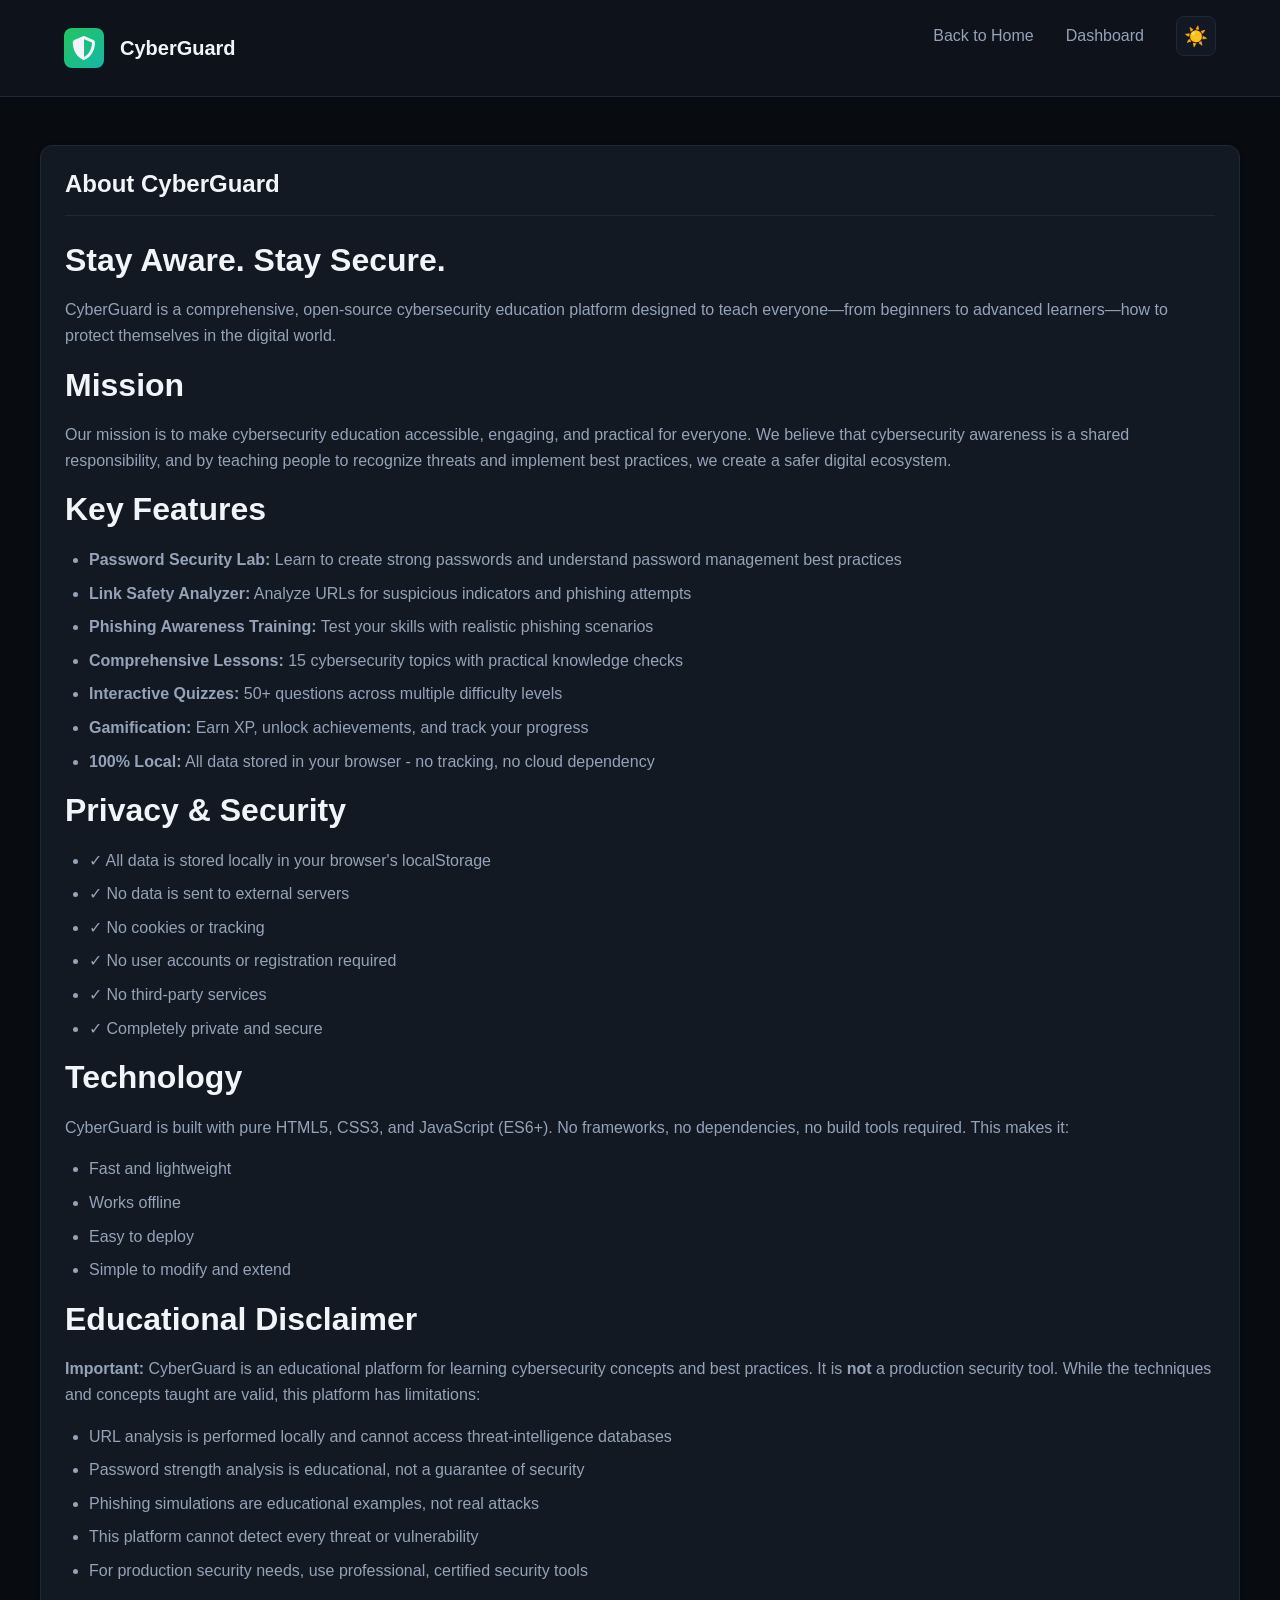
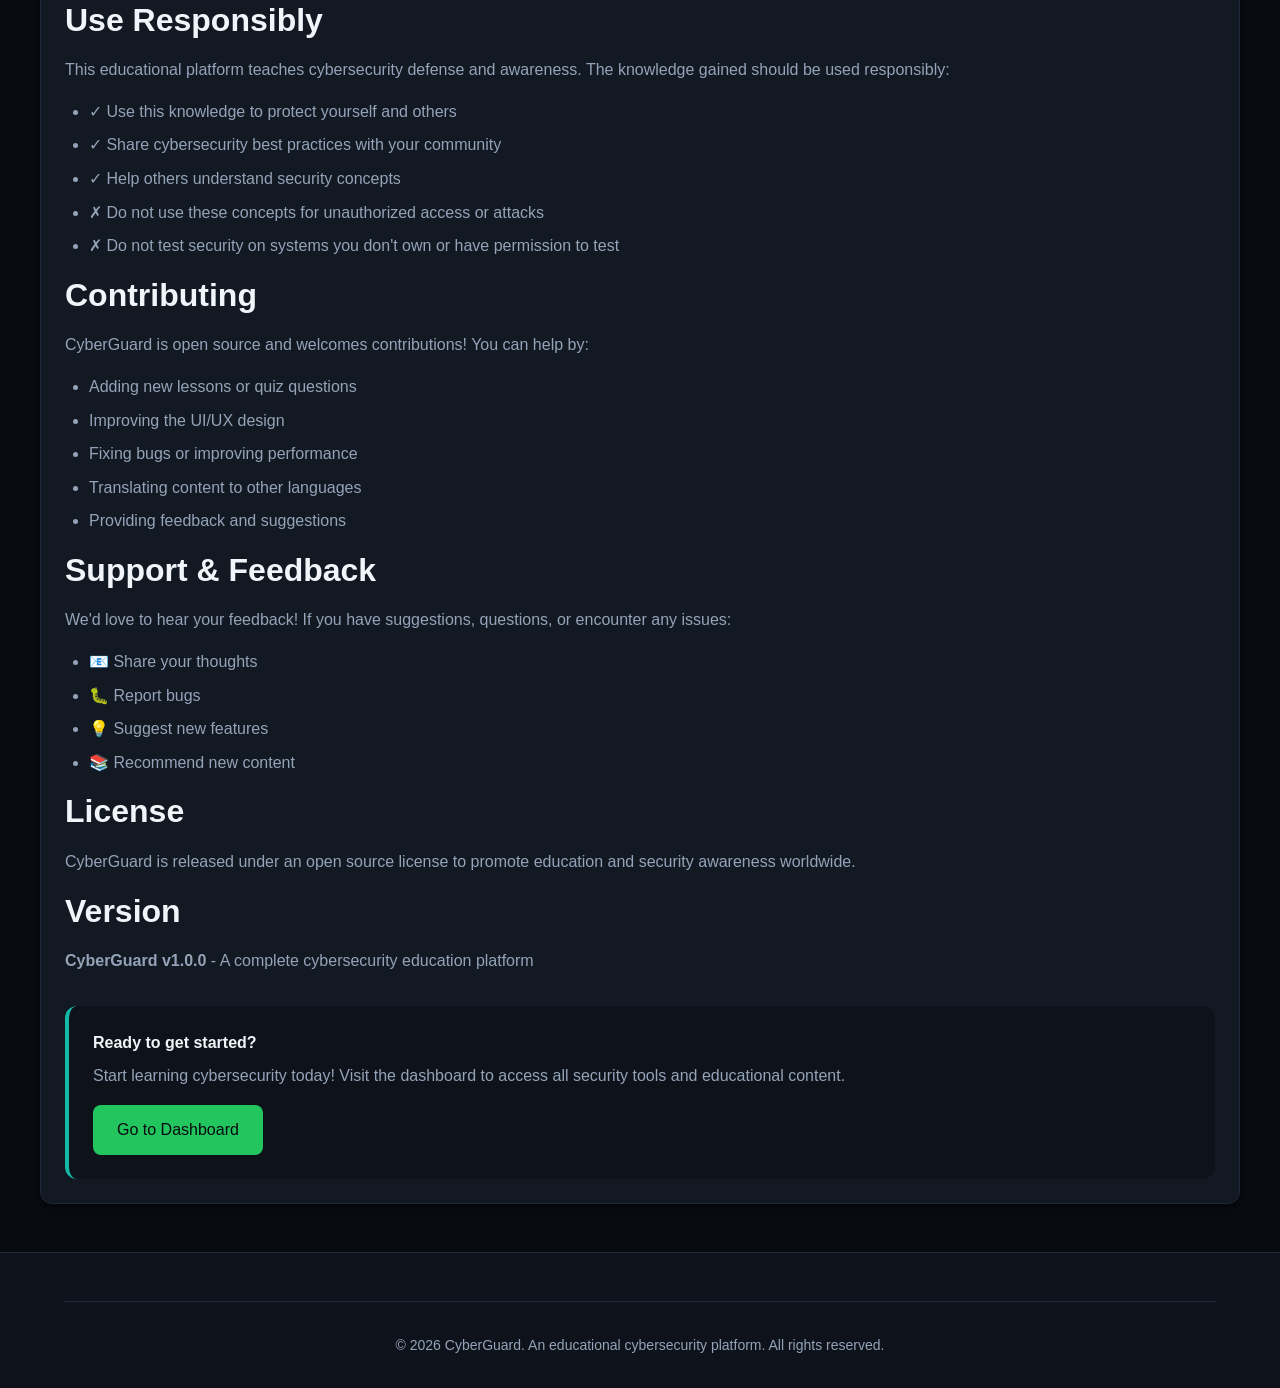
==== about.html @ 89630745 "first commit" ====
<!DOCTYPE html>
<html lang="en">
<head>
  <meta charset="UTF-8">
  <meta name="viewport" content="width=device-width, initial-scale=1.0">
  <title>About - CyberGuard</title>
  <link rel="stylesheet" href="css/style.css">
  <link rel="stylesheet" href="css/layout.css">
  <link rel="stylesheet" href="css/landing.css">
  <link rel="stylesheet" href="https://cdnjs.cloudflare.com/ajax/libs/font-awesome/6.4.0/css/all.min.css">
</head>
<body class="landing-page">
  <nav class="landing-navbar">
    <div class="container navbar-content">
      <div class="navbar-brand">
        <div class="navbar-logo"><i class="fas fa-shield-alt"></i></div>
        <span class="navbar-title">CyberGuard</span>
      </div>
      <ul class="navbar-menu">
        <li><a href="index.html" class="nav-link">Back to Home</a></li>
        <li><a href="dashboard.html" class="nav-link">Dashboard</a></li>
        <li><button id="landing-theme-toggle" class="theme-toggle"><i class="fas fa-moon"></i></button></li>
      </ul>
      <button id="mobile-nav-toggle" class="mobile-nav-toggle"><i class="fas fa-bars"></i></button>
    </div>
  </nav>

  <div class="container" style="padding: 3rem 0;">
    <div class="card">
      <div class="card-header">
        <h1 class="card-title">About CyberGuard</h1>
      </div>

      <h2>Stay Aware. Stay Secure.</h2>
      <p>CyberGuard is a comprehensive, open-source cybersecurity education platform designed to teach everyone—from beginners to advanced learners—how to protect themselves in the digital world.</p>

      <h2>Mission</h2>
      <p>Our mission is to make cybersecurity education accessible, engaging, and practical for everyone. We believe that cybersecurity awareness is a shared responsibility, and by teaching people to recognize threats and implement best practices, we create a safer digital ecosystem.</p>

      <h2>Key Features</h2>
      <ul>
        <li><strong>Password Security Lab:</strong> Learn to create strong passwords and understand password management best practices</li>
        <li><strong>Link Safety Analyzer:</strong> Analyze URLs for suspicious indicators and phishing attempts</li>
        <li><strong>Phishing Awareness Training:</strong> Test your skills with realistic phishing scenarios</li>
        <li><strong>Comprehensive Lessons:</strong> 15 cybersecurity topics with practical knowledge checks</li>
        <li><strong>Interactive Quizzes:</strong> 50+ questions across multiple difficulty levels</li>
        <li><strong>Gamification:</strong> Earn XP, unlock achievements, and track your progress</li>
        <li><strong>100% Local:</strong> All data stored in your browser - no tracking, no cloud dependency</li>
      </ul>

      <h2>Privacy & Security</h2>
      <ul>
        <li>✓ All data is stored locally in your browser's localStorage</li>
        <li>✓ No data is sent to external servers</li>
        <li>✓ No cookies or tracking</li>
        <li>✓ No user accounts or registration required</li>
        <li>✓ No third-party services</li>
        <li>✓ Completely private and secure</li>
      </ul>

      <h2>Technology</h2>
      <p>CyberGuard is built with pure HTML5, CSS3, and JavaScript (ES6+). No frameworks, no dependencies, no build tools required. This makes it:</p>
      <ul>
        <li>Fast and lightweight</li>
        <li>Works offline</li>
        <li>Easy to deploy</li>
        <li>Simple to modify and extend</li>
      </ul>

      <h2>Educational Disclaimer</h2>
      <p><strong>Important:</strong> CyberGuard is an educational platform for learning cybersecurity concepts and best practices. It is <strong>not</strong> a production security tool. While the techniques and concepts taught are valid, this platform has limitations:</p>
      <ul>
        <li>URL analysis is performed locally and cannot access threat-intelligence databases</li>
        <li>Password strength analysis is educational, not a guarantee of security</li>
        <li>Phishing simulations are educational examples, not real attacks</li>
        <li>This platform cannot detect every threat or vulnerability</li>
        <li>For production security needs, use professional, certified security tools</li>
      </ul>

      <h2>Use Responsibly</h2>
      <p>This educational platform teaches cybersecurity defense and awareness. The knowledge gained should be used responsibly:</p>
      <ul>
        <li>✓ Use this knowledge to protect yourself and others</li>
        <li>✓ Share cybersecurity best practices with your community</li>
        <li>✓ Help others understand security concepts</li>
        <li>✗ Do not use these concepts for unauthorized access or attacks</li>
        <li>✗ Do not test security on systems you don't own or have permission to test</li>
      </ul>

      <h2>Contributing</h2>
      <p>CyberGuard is open source and welcomes contributions! You can help by:</p>
      <ul>
        <li>Adding new lessons or quiz questions</li>
        <li>Improving the UI/UX design</li>
        <li>Fixing bugs or improving performance</li>
        <li>Translating content to other languages</li>
        <li>Providing feedback and suggestions</li>
      </ul>

      <h2>Support & Feedback</h2>
      <p>We'd love to hear your feedback! If you have suggestions, questions, or encounter any issues:</p>
      <ul>
        <li>📧 Share your thoughts</li>
        <li>🐛 Report bugs</li>
        <li>💡 Suggest new features</li>
        <li>📚 Recommend new content</li>
      </ul>

      <h2>License</h2>
      <p>CyberGuard is released under an open source license to promote education and security awareness worldwide.</p>

      <h2>Version</h2>
      <p><strong>CyberGuard v1.0.0</strong> - A complete cybersecurity education platform</p>

      <div style="margin-top: 2rem; padding: 1.5rem; background: var(--bg-secondary); border-radius: var(--radius-lg); border-left: 4px solid var(--accent-secondary);">
        <strong>Ready to get started?</strong>
        <p style="margin: 0.5rem 0 0;">Start learning cybersecurity today! Visit the dashboard to access all security tools and educational content.</p>
        <a href="dashboard.html" class="btn btn-primary" style="margin-top: 1rem;">Go to Dashboard</a>
      </div>
    </div>
  </div>

  <footer class="footer">
    <div class="container">
      <div class="footer-bottom">
        <p>&copy; 2026 CyberGuard. An educational cybersecurity platform. All rights reserved.</p>
      </div>
    </div>
  </footer>

  <script src="js/storage.js"></script>
  <script src="js/app.js"></script>
  <script src="js/landing.js"></script>
</body>
</html>
---- css/style.css ----
/* CyberGuard - Global Design System */

* {
  margin: 0;
  padding: 0;
  box-sizing: border-box;
}

:root {
  --bg-primary: #080B10;
  --bg-secondary: #0E131B;
  --bg-card: #121923;
  --accent-primary: #22C55E;
  --accent-secondary: #14B8A6;
  --text-primary: #F1F5F9;
  --text-secondary: #94A3B8;
  --border-color: #1E293B;
  --warning-color: #F59E0B;
  --danger-color: #EF4444;
  --success-color: #22C55E;
  --info-color: #3B82F6;
  
  --shadow-sm: 0 1px 2px rgba(0, 0, 0, 0.5);
  --shadow-md: 0 4px 6px rgba(0, 0, 0, 0.4);
  --shadow-lg: 0 10px 15px rgba(0, 0, 0, 0.5);
  --shadow-glow: 0 0 20px rgba(34, 197, 94, 0.3);
  
  --transition-fast: 150ms ease-in-out;
  --transition-normal: 300ms ease-in-out;
  --transition-slow: 500ms ease-in-out;
  
  --radius-sm: 4px;
  --radius-md: 8px;
  --radius-lg: 12px;
  --radius-xl: 16px;
  --radius-full: 9999px;
}

/* Light Theme */
[data-theme="light"] {
  --bg-primary: #FFFFFF;
  --bg-secondary: #F8FAFC;
  --bg-card: #F1F5F9;
  --text-primary: #0F172A;
  --text-secondary: #475569;
  --border-color: #E2E8F0;
}

html, body {
  font-family: -apple-system, BlinkMacSystemFont, 'Segoe UI', Roboto, Oxygen, Ubuntu, Cantarell, sans-serif;
  background-color: var(--bg-primary);
  color: var(--text-primary);
  line-height: 1.6;
}

/* Typography */
h1, h2, h3, h4, h5, h6 {
  font-weight: 600;
  margin-bottom: 1rem;
  color: var(--text-primary);
}

h1 {
  font-size: 2.5rem;
  line-height: 1.2;
}

h2 {
  font-size: 2rem;
  line-height: 1.3;
}

h3 {
  font-size: 1.5rem;
  line-height: 1.4;
}

h4 {
  font-size: 1.25rem;
}

h5 {
  font-size: 1.1rem;
}

h6 {
  font-size: 1rem;
}

p {
  margin-bottom: 1rem;
  color: var(--text-secondary);
}

a {
  color: var(--accent-primary);
  text-decoration: none;
  transition: color var(--transition-fast);
}

a:hover {
  color: var(--accent-secondary);
}

/* Buttons */
.btn {
  padding: 0.75rem 1.5rem;
  border: none;
  border-radius: var(--radius-md);
  font-size: 1rem;
  font-weight: 500;
  cursor: pointer;
  transition: all var(--transition-normal);
  display: inline-flex;
  align-items: center;
  gap: 0.5rem;
  text-decoration: none;
}

.btn-primary {
  background: var(--accent-primary);
  color: var(--bg-primary);
}

.btn-primary:hover {
  background: var(--accent-secondary);
  box-shadow: var(--shadow-glow);
  transform: translateY(-2px);
}

.btn-secondary {
  background: var(--bg-secondary);
  color: var(--text-primary);
  border: 1px solid var(--border-color);
}

.btn-secondary:hover {
  background: var(--bg-card);
  border-color: var(--accent-primary);
}

.btn-danger {
  background: var(--danger-color);
  color: white;
}

.btn-danger:hover {
  background: #DC2626;
  box-shadow: 0 0 15px rgba(239, 68, 68, 0.3);
}

.btn-small {
  padding: 0.5rem 1rem;
  font-size: 0.875rem;
}

.btn-large {
  padding: 1rem 2rem;
  font-size: 1.1rem;
}

.btn:disabled {
  opacity: 0.5;
  cursor: not-allowed;
  transform: none;
}

/* Cards */
.card {
  background: var(--bg-card);
  border: 1px solid var(--border-color);
  border-radius: var(--radius-lg);
  padding: 1.5rem;
  box-shadow: var(--shadow-md);
  transition: all var(--transition-normal);
}

.card:hover {
  border-color: var(--accent-primary);
  box-shadow: var(--shadow-lg), var(--shadow-glow);
}

.card-header {
  display: flex;
  justify-content: space-between;
  align-items: center;
  margin-bottom: 1.5rem;
  padding-bottom: 1rem;
  border-bottom: 1px solid var(--border-color);
}

.card-title {
  font-size: 1.5rem;
  font-weight: 600;
  margin: 0;
}

.card-subtitle {
  font-size: 0.875rem;
  color: var(--text-secondary);
  margin-bottom: 0.5rem;
}

/* Forms */
.form-group {
  margin-bottom: 1.5rem;
}

label {
  display: block;
  margin-bottom: 0.5rem;
  font-weight: 500;
  color: var(--text-primary);
}

input[type="text"],
input[type="email"],
input[type="password"],
input[type="number"],
input[type="url"],
textarea,
select {
  width: 100%;
  padding: 0.75rem;
  border: 1px solid var(--border-color);
  border-radius: var(--radius-md);
  background: var(--bg-secondary);
  color: var(--text-primary);
  font-size: 1rem;
  transition: all var(--transition-fast);
  font-family: inherit;
}

input[type="text"]:focus,
input[type="email"]:focus,
input[type="password"]:focus,
input[type="number"]:focus,
input[type="url"]:focus,
textarea:focus,
select:focus {
  outline: none;
  border-color: var(--accent-primary);
  box-shadow: 0 0 0 3px rgba(34, 197, 94, 0.1);
}

textarea {
  resize: vertical;
  min-height: 120px;
}

/* Checkbox and Radio */
input[type="checkbox"],
input[type="radio"] {
  cursor: pointer;
  accent-color: var(--accent-primary);
}

.checkbox-group,
.radio-group {
  display: flex;
  flex-direction: column;
  gap: 0.75rem;
}

.checkbox-item,
.radio-item {
  display: flex;
  align-items: center;
  gap: 0.75rem;
  cursor: pointer;
}

/* Progress Bars */
.progress-bar {
  width: 100%;
  height: 8px;
  background: var(--bg-secondary);
  border-radius: var(--radius-full);
  overflow: hidden;
  margin: 0.5rem 0;
}

.progress-fill {
  height: 100%;
  background: linear-gradient(90deg, var(--accent-primary), var(--accent-secondary));
  border-radius: var(--radius-full);
  transition: width var(--transition-normal);
}

/* Badges and Pills */
.badge {
  display: inline-block;
  padding: 0.25rem 0.75rem;
  border-radius: var(--radius-full);
  font-size: 0.75rem;
  font-weight: 600;
  background: var(--bg-secondary);
  color: var(--text-primary);
}

.badge-primary {
  background: var(--accent-primary);
  color: var(--bg-primary);
}

.badge-success {
  background: var(--success-color);
  color: white;
}

.badge-warning {
  background: var(--warning-color);
  color: white;
}

.badge-danger {
  background: var(--danger-color);
  color: white;
}

/* Toast Notifications */
.toast {
  position: fixed;
  bottom: -100px;
  left: 50%;
  transform: translateX(-50%);
  background: var(--bg-card);
  color: var(--text-primary);
  padding: 1rem 1.5rem;
  border-radius: var(--radius-lg);
  border-left: 4px solid var(--accent-primary);
  box-shadow: var(--shadow-lg);
  z-index: 1000;
  transition: bottom var(--transition-normal);
  max-width: 400px;
}

.toast.show {
  bottom: 2rem;
}

.toast-success {
  border-left-color: var(--success-color);
}

.toast-danger {
  border-left-color: var(--danger-color);
}

.toast-warning {
  border-left-color: var(--warning-color);
}

/* Tables */
.table {
  width: 100%;
  border-collapse: collapse;
}

.table thead {
  background: var(--bg-secondary);
  border-bottom: 2px solid var(--border-color);
}

.table th {
  padding: 1rem;
  text-align: left;
  font-weight: 600;
}

.table td {
  padding: 1rem;
  border-bottom: 1px solid var(--border-color);
}

.table tbody tr:hover {
  background: var(--bg-secondary);
}

/* Lists */
ul, ol {
  margin-left: 1.5rem;
  margin-bottom: 1rem;
}

ul li, ol li {
  margin-bottom: 0.5rem;
  color: var(--text-secondary);
}

.list-unstyled {
  list-style: none;
  margin-left: 0;
}

/* Grid */
.grid {
  display: grid;
  gap: 1.5rem;
}

.grid-2 { grid-template-columns: repeat(2, 1fr); }
.grid-3 { grid-template-columns: repeat(3, 1fr); }
.grid-4 { grid-template-columns: repeat(4, 1fr); }

/* Container */
.container {
  max-width: 1200px;
  margin: 0 auto;
  padding: 0 1.5rem;
}

/* Utilities */
.mt-1 { margin-top: 0.5rem; }
.mt-2 { margin-top: 1rem; }
.mt-3 { margin-top: 1.5rem; }
.mt-4 { margin-top: 2rem; }

.mb-1 { margin-bottom: 0.5rem; }
.mb-2 { margin-bottom: 1rem; }
.mb-3 { margin-bottom: 1.5rem; }
.mb-4 { margin-bottom: 2rem; }

.p-1 { padding: 0.5rem; }
.p-2 { padding: 1rem; }
.p-3 { padding: 1.5rem; }
.p-4 { padding: 2rem; }

.text-center { text-align: center; }
.text-right { text-align: right; }
.text-muted { color: var(--text-secondary); }
.text-primary { color: var(--accent-primary); }
.text-danger { color: var(--danger-color); }
.text-success { color: var(--success-color); }

.flex { display: flex; }
.flex-center { display: flex; align-items: center; justify-content: center; }
.flex-between { display: flex; align-items: center; justify-content: space-between; }
.gap-1 { gap: 0.5rem; }
.gap-2 { gap: 1rem; }
.gap-3 { gap: 1.5rem; }

.hidden { display: none !important; }
.visible { display: block !important; }

/* Animations */
@keyframes fadeIn {
  from { opacity: 0; }
  to { opacity: 1; }
}

@keyframes slideIn {
  from { transform: translateY(10px); opacity: 0; }
  to { transform: translateY(0); opacity: 1; }
}

@keyframes pulse {
  0%, 100% { opacity: 1; }
  50% { opacity: 0.5; }
}

.fade-in { animation: fadeIn var(--transition-normal); }
.slide-in { animation: slideIn var(--transition-normal); }

/* Accessibility */
@media (prefers-reduced-motion: reduce) {
  * {
    animation-duration: 0.01ms !important;
    animation-iteration-count: 1 !important;
    transition-duration: 0.01ms !important;
  }
}

/* Scrollbar Styling */
::-webkit-scrollbar {
  width: 8px;
}

::-webkit-scrollbar-track {
  background: var(--bg-secondary);
}

::-webkit-scrollbar-thumb {
  background: var(--accent-primary);
  border-radius: 4px;
}

::-webkit-scrollbar-thumb:hover {
  background: var(--accent-secondary);
}

/* Responsive */
@media (max-width: 768px) {
  h1 { font-size: 2rem; }
  h2 { font-size: 1.5rem; }
  h3 { font-size: 1.25rem; }
  
  .grid-4 { grid-template-columns: repeat(2, 1fr); }
  .grid-3 { grid-template-columns: 1fr; }
  .grid-2 { grid-template-columns: 1fr; }
}
---- css/layout.css ----
/* CyberGuard - Layout and Navigation */

body {
  display: flex;
  min-height: 100vh;
}

/* Sidebar Navigation */
.sidebar {
  width: 260px;
  background: var(--bg-secondary);
  border-right: 1px solid var(--border-color);
  padding: 2rem 1.5rem;
  overflow-y: auto;
  position: fixed;
  height: 100vh;
  left: 0;
  top: 0;
  z-index: 100;
  transition: transform var(--transition-normal);
}

.sidebar-header {
  display: flex;
  align-items: center;
  gap: 1rem;
  margin-bottom: 2rem;
  padding-bottom: 1.5rem;
  border-bottom: 1px solid var(--border-color);
}

.sidebar-logo {
  width: 40px;
  height: 40px;
  background: linear-gradient(135deg, var(--accent-primary), var(--accent-secondary));
  border-radius: var(--radius-lg);
  display: flex;
  align-items: center;
  justify-content: center;
  font-weight: bold;
  color: var(--bg-primary);
  font-size: 1.5rem;
}

.sidebar-title {
  font-size: 1.25rem;
  font-weight: 600;
  margin: 0;
}

.sidebar-tagline {
  font-size: 0.75rem;
  color: var(--text-secondary);
  margin: 0;
}

/* User Card in Sidebar */
.user-card {
  background: var(--bg-card);
  border: 1px solid var(--border-color);
  border-radius: var(--radius-lg);
  padding: 1rem;
  margin-bottom: 2rem;
  text-align: center;
}

.user-avatar {
  width: 60px;
  height: 60px;
  border-radius: 50%;
  background: linear-gradient(135deg, var(--accent-primary), var(--accent-secondary));
  display: flex;
  align-items: center;
  justify-content: center;
  margin: 0 auto 0.75rem;
  font-size: 1.5rem;
}

.user-name {
  font-weight: 600;
  margin-bottom: 0.25rem;
}

.user-level {
  font-size: 0.875rem;
  color: var(--accent-primary);
  font-weight: 500;
  margin-bottom: 0.5rem;
}

.user-xp {
  font-size: 0.875rem;
  color: var(--text-secondary);
}

/* Navigation List */
.nav-list {
  list-style: none;
  margin: 0;
  padding: 0;
}

.nav-item {
  display: flex;
  align-items: center;
  gap: 1rem;
  padding: 0.75rem 1rem;
  margin-bottom: 0.5rem;
  border-radius: var(--radius-md);
  color: var(--text-secondary);
  text-decoration: none;
  cursor: pointer;
  transition: all var(--transition-fast);
  border: 1px solid transparent;
}

.nav-item:hover {
  background: var(--bg-card);
  color: var(--text-primary);
  border-color: var(--border-color);
}

.nav-item.active {
  background: var(--accent-primary);
  color: var(--bg-primary);
  border-color: var(--accent-primary);
  font-weight: 500;
}

.nav-icon {
  width: 20px;
  height: 20px;
  display: flex;
  align-items: center;
  justify-content: center;
  font-size: 1rem;
}

/* Main Content */
.main-content {
  flex: 1;
  margin-left: 260px;
  background: var(--bg-primary);
}

/* Header */
.header {
  background: var(--bg-secondary);
  border-bottom: 1px solid var(--border-color);
  padding: 1.5rem 2rem;
  display: flex;
  justify-content: space-between;
  align-items: center;
  gap: 2rem;
}

.header-title {
  font-size: 1.5rem;
  font-weight: 600;
  margin: 0;
}

.header-actions {
  display: flex;
  align-items: center;
  gap: 1rem;
}

.header-search {
  display: flex;
  align-items: center;
  background: var(--bg-card);
  border: 1px solid var(--border-color);
  border-radius: var(--radius-md);
  padding: 0.5rem 1rem;
  width: 250px;
}

.header-search input {
  background: transparent;
  border: none;
  color: var(--text-primary);
  width: 100%;
}

.header-search input::placeholder {
  color: var(--text-secondary);
}

.header-search input:focus {
  outline: none;
  box-shadow: none;
}

.theme-toggle {
  background: var(--bg-card);
  border: 1px solid var(--border-color);
  color: var(--text-primary);
  width: 40px;
  height: 40px;
  border-radius: var(--radius-md);
  cursor: pointer;
  display: flex;
  align-items: center;
  justify-content: center;
  font-size: 1.2rem;
  transition: all var(--transition-fast);
}

.theme-toggle:hover {
  background: var(--bg-primary);
  border-color: var(--accent-primary);
}

.mobile-menu-btn {
  display: none;
  background: var(--bg-card);
  border: 1px solid var(--border-color);
  color: var(--text-primary);
  width: 40px;
  height: 40px;
  border-radius: var(--radius-md);
  cursor: pointer;
  font-size: 1.5rem;
  align-items: center;
  justify-content: center;
}

/* Page Content */
.page-content {
  padding: 2rem;
}

.page-header {
  margin-bottom: 2rem;
}

.page-title {
  font-size: 2rem;
  font-weight: 600;
  margin-bottom: 0.5rem;
}

.page-subtitle {
  color: var(--text-secondary);
  margin: 0;
}

/* Dashboard Grid */
.dashboard-grid {
  display: grid;
  grid-template-columns: repeat(auto-fit, minmax(300px, 1fr));
  gap: 2rem;
  margin-bottom: 2rem;
}

.stat-card {
  background: var(--bg-card);
  border: 1px solid var(--border-color);
  border-radius: var(--radius-lg);
  padding: 1.5rem;
  text-align: center;
  transition: all var(--transition-normal);
}

.stat-card:hover {
  border-color: var(--accent-primary);
  box-shadow: var(--shadow-glow);
  transform: translateY(-2px);
}

.stat-label {
  color: var(--text-secondary);
  font-size: 0.875rem;
  text-transform: uppercase;
  letter-spacing: 0.5px;
  margin-bottom: 0.5rem;
}

.stat-value {
  font-size: 2.5rem;
  font-weight: 700;
  color: var(--accent-primary);
  margin-bottom: 0.5rem;
}

.stat-unit {
  color: var(--text-secondary);
  font-size: 0.875rem;
}

/* Tabs */
.tabs {
  display: flex;
  gap: 0.5rem;
  border-bottom: 1px solid var(--border-color);
  margin-bottom: 1.5rem;
  overflow-x: auto;
}

.tab-button {
  padding: 1rem 1.5rem;
  background: transparent;
  border: none;
  color: var(--text-secondary);
  cursor: pointer;
  border-bottom: 2px solid transparent;
  transition: all var(--transition-fast);
  white-space: nowrap;
  font-weight: 500;
}

.tab-button:hover {
  color: var(--text-primary);
}

.tab-button.active {
  color: var(--accent-primary);
  border-bottom-color: var(--accent-primary);
}

.tab-content {
  display: none;
}

.tab-content.active {
  display: block;
}

/* Modal */
.modal {
  display: none;
  position: fixed;
  top: 0;
  left: 0;
  width: 100%;
  height: 100%;
  background: rgba(0, 0, 0, 0.7);
  z-index: 1000;
  align-items: center;
  justify-content: center;
}

.modal.show {
  display: flex;
}

.modal-content {
  background: var(--bg-card);
  border: 1px solid var(--border-color);
  border-radius: var(--radius-lg);
  padding: 2rem;
  max-width: 500px;
  width: 90%;
  max-height: 90vh;
  overflow-y: auto;
  position: relative;
}

.modal-header {
  display: flex;
  justify-content: space-between;
  align-items: center;
  margin-bottom: 1.5rem;
  padding-bottom: 1rem;
  border-bottom: 1px solid var(--border-color);
}

.modal-title {
  font-size: 1.5rem;
  font-weight: 600;
  margin: 0;
}

.modal-close {
  background: transparent;
  border: none;
  color: var(--text-secondary);
  font-size: 1.5rem;
  cursor: pointer;
  padding: 0;
  width: 30px;
  height: 30px;
  display: flex;
  align-items: center;
  justify-content: center;
  border-radius: var(--radius-md);
  transition: all var(--transition-fast);
}

.modal-close:hover {
  background: var(--bg-secondary);
  color: var(--text-primary);
}

.modal-footer {
  display: flex;
  gap: 1rem;
  justify-content: flex-end;
  margin-top: 1.5rem;
  padding-top: 1rem;
  border-top: 1px solid var(--border-color);
}

/* Empty State */
.empty-state {
  text-align: center;
  padding: 3rem 2rem;
  color: var(--text-secondary);
}

.empty-icon {
  font-size: 3rem;
  margin-bottom: 1rem;
  opacity: 0.5;
}

.empty-title {
  font-size: 1.25rem;
  font-weight: 600;
  color: var(--text-primary);
  margin-bottom: 0.5rem;
}

.empty-description {
  margin-bottom: 1.5rem;
}

/* Loading Skeleton */
.skeleton {
  background: linear-gradient(90deg, var(--bg-secondary) 0%, var(--bg-card) 50%, var(--bg-secondary) 100%);
  background-size: 200% 100%;
  animation: loading 1.5s infinite;
  border-radius: var(--radius-md);
}

@keyframes loading {
  0% { background-position: 200% 0; }
  100% { background-position: -200% 0; }
}

.skeleton-text {
  height: 1rem;
  margin-bottom: 0.5rem;
}

.skeleton-card {
  height: 200px;
  border-radius: var(--radius-lg);
}

/* Mobile Responsive */
@media (max-width: 768px) {
  body {
    flex-direction: column;
  }

  .sidebar {
    position: fixed;
    left: -100%;
    width: 100%;
    height: auto;
    max-height: 80vh;
    border-right: none;
    border-bottom: 1px solid var(--border-color);
    z-index: 99;
  }

  .sidebar.active {
    left: 0;
  }

  .main-content {
    margin-left: 0;
    margin-top: 0;
  }

  .mobile-menu-btn {
    display: flex;
  }

  .header {
    flex-wrap: wrap;
  }

  .header-search {
    width: 100%;
    order: 3;
  }

  .page-content {
    padding: 1.5rem;
  }

  .dashboard-grid {
    grid-template-columns: 1fr;
  }

  .modal-content {
    max-width: 95%;
  }
}

@media (max-width: 480px) {
  .header-search {
    display: none;
  }

  .page-title {
    font-size: 1.5rem;
  }

  .tabs {
    gap: 0;
  }

  .tab-button {
    padding: 0.75rem 1rem;
    font-size: 0.875rem;
  }
}
---- css/landing.css ----
/* Landing Page Styles */

.landing-page {
  display: block;
}

.landing-navbar {
  background: var(--bg-secondary);
  border-bottom: 1px solid var(--border-color);
  padding: 1rem 0;
  position: sticky;
  top: 0;
  z-index: 50;
}

.navbar-content {
  display: flex;
  justify-content: space-between;
  align-items: center;
}

.navbar-brand {
  display: flex;
  align-items: center;
  gap: 1rem;
  text-decoration: none;
  font-size: 1.25rem;
  font-weight: 600;
}

.navbar-logo {
  width: 40px;
  height: 40px;
  background: linear-gradient(135deg, var(--accent-primary), var(--accent-secondary));
  border-radius: var(--radius-md);
  display: flex;
  align-items: center;
  justify-content: center;
  font-size: 1.5rem;
}

.navbar-menu {
  display: flex;
  list-style: none;
  gap: 2rem;
  align-items: center;
}

.nav-link {
  color: var(--text-secondary);
  transition: color var(--transition-fast);
}

.nav-link:hover {
  color: var(--accent-primary);
}

.mobile-nav-toggle {
  display: none;
  background: transparent;
  border: none;
  color: var(--text-primary);
  font-size: 1.5rem;
  cursor: pointer;
}

/* Hero Section */
.hero {
  padding: 5rem 0;
  background: linear-gradient(135deg, rgba(34, 197, 94, 0.1) 0%, rgba(20, 184, 166, 0.05) 100%);
  border-bottom: 1px solid var(--border-color);
}

.hero .container {
  display: grid;
  grid-template-columns: 1fr 1fr;
  gap: 4rem;
  align-items: center;
}

.hero-title {
  font-size: 3.5rem;
  line-height: 1.2;
  margin-bottom: 1.5rem;
  background: linear-gradient(135deg, var(--accent-primary), var(--accent-secondary));
  -webkit-background-clip: text;
  -webkit-text-fill-color: transparent;
  background-clip: text;
}

.hero-subtitle {
  font-size: 1.25rem;
  color: var(--text-secondary);
  margin-bottom: 2rem;
  line-height: 1.6;
}

.hero-buttons {
  display: flex;
  gap: 1rem;
}

.hero-visual {
  position: relative;
}

.dashboard-preview {
  background: var(--bg-card);
  border: 1px solid var(--border-color);
  border-radius: var(--radius-lg);
  padding: 1.5rem;
  box-shadow: var(--shadow-lg), var(--shadow-glow);
}

.preview-card {
  background: var(--bg-secondary);
  border-radius: var(--radius-md);
  padding: 1rem;
}

.preview-header {
  font-size: 0.875rem;
  color: var(--text-secondary);
  margin-bottom: 1rem;
  font-weight: 500;
}

.preview-bar {
  height: 8px;
  background: var(--accent-primary);
  border-radius: 4px;
  margin-bottom: 0.75rem;
  animation: pulse 2s infinite;
}

/* Features Section */
.features {
  padding: 5rem 0;
}

.section-title {
  text-align: center;
  font-size: 2.5rem;
  margin-bottom: 3rem;
}

.features-grid {
  display: grid;
  grid-template-columns: repeat(auto-fit, minmax(320px, 1fr));
  gap: 2rem;
}

.feature-card {
  background: var(--bg-card);
  border: 1px solid var(--border-color);
  border-radius: var(--radius-lg);
  padding: 2rem;
  text-align: center;
  transition: all var(--transition-normal);
}

.feature-card:hover {
  border-color: var(--accent-primary);
  box-shadow: var(--shadow-lg), var(--shadow-glow);
  transform: translateY(-5px);
}

.feature-icon {
  font-size: 3rem;
  margin-bottom: 1rem;
}

.feature-card h3 {
  margin-bottom: 1rem;
}

/* How It Works */
.how-it-works {
  padding: 5rem 0;
  background: var(--bg-secondary);
  border-top: 1px solid var(--border-color);
  border-bottom: 1px solid var(--border-color);
}

.steps-grid {
  display: grid;
  grid-template-columns: repeat(auto-fit, minmax(250px, 1fr));
  gap: 2rem;
}

.step-card {
  background: var(--bg-card);
  border: 1px solid var(--border-color);
  border-radius: var(--radius-lg);
  padding: 2rem;
  text-align: center;
  position: relative;
}

.step-number {
  width: 50px;
  height: 50px;
  background: linear-gradient(135deg, var(--accent-primary), var(--accent-secondary));
  color: var(--bg-primary);
  border-radius: 50%;
  display: flex;
  align-items: center;
  justify-content: center;
  font-size: 1.5rem;
  font-weight: bold;
  margin: 0 auto 1rem;
}

/* Stats Section */
.stats {
  padding: 4rem 0;
}

.stats-grid {
  display: grid;
  grid-template-columns: repeat(auto-fit, minmax(200px, 1fr));
  gap: 2rem;
  text-align: center;
}

.stat {
  background: var(--bg-card);
  border: 1px solid var(--border-color);
  border-radius: var(--radius-lg);
  padding: 2rem;
}

.stat-number {
  font-size: 2.5rem;
  font-weight: bold;
  color: var(--accent-primary);
  margin-bottom: 0.5rem;
}

.stat-label {
  color: var(--text-secondary);
  font-size: 0.95rem;
}

/* FAQ Section */
.faq {
  padding: 5rem 0;
}

.faq-list {
  max-width: 700px;
  margin: 0 auto;
}

.faq-item {
  border: 1px solid var(--border-color);
  border-radius: var(--radius-lg);
  margin-bottom: 1rem;
  overflow: hidden;
  background: var(--bg-card);
}

.faq-question {
  width: 100%;
  background: transparent;
  border: none;
  padding: 1.5rem;
  color: var(--text-primary);
  font-size: 1rem;
  font-weight: 500;
  cursor: pointer;
  display: flex;
  justify-content: space-between;
  align-items: center;
  transition: all var(--transition-fast);
}

.faq-question:hover {
  background: var(--bg-secondary);
}

.faq-toggle {
  font-size: 1.5rem;
  color: var(--accent-primary);
  transition: transform var(--transition-normal);
}

.faq-item.open .faq-toggle {
  transform: rotate(45deg);
}

.faq-answer {
  display: none;
  padding: 0 1.5rem 1.5rem;
  border-top: 1px solid var(--border-color);
  color: var(--text-secondary);
  animation: slideIn var(--transition-normal);
}

.faq-item.open .faq-answer {
  display: block;
}

/* Footer */
.footer {
  background: var(--bg-secondary);
  border-top: 1px solid var(--border-color);
  padding: 3rem 0 1rem;
  color: var(--text-secondary);
}

.footer-content {
  display: grid;
  grid-template-columns: repeat(auto-fit, minmax(250px, 1fr));
  gap: 2rem;
  margin-bottom: 2rem;
}

.footer-section h3,
.footer-section h4 {
  color: var(--text-primary);
  margin-bottom: 1rem;
}

.footer-section p {
  color: var(--text-secondary);
  margin-bottom: 0;
}

.footer-links {
  list-style: none;
  display: flex;
  flex-direction: column;
  gap: 0.5rem;
}

.footer-links a {
  color: var(--text-secondary);
  transition: color var(--transition-fast);
}

.footer-links a:hover {
  color: var(--accent-primary);
}

.footer-bottom {
  text-align: center;
  padding-top: 2rem;
  border-top: 1px solid var(--border-color);
  font-size: 0.875rem;
}

/* Responsive */
@media (max-width: 768px) {
  .hero .container {
    grid-template-columns: 1fr;
  }

  .hero-title {
    font-size: 2.5rem;
  }

  .hero-subtitle {
    font-size: 1rem;
  }

  .hero-buttons {
    flex-direction: column;
  }

  .navbar-menu {
    display: none;
    position: absolute;
    top: 60px;
    left: 0;
    right: 0;
    flex-direction: column;
    background: var(--bg-secondary);
    border-bottom: 1px solid var(--border-color);
    padding: 1rem;
    gap: 0.5rem;
  }

  .navbar-menu.active {
    display: flex;
  }

  .mobile-nav-toggle {
    display: block;
  }

  .features-grid,
  .steps-grid,
  .stats-grid {
    grid-template-columns: 1fr;
  }

  .section-title {
    font-size: 2rem;
  }
}
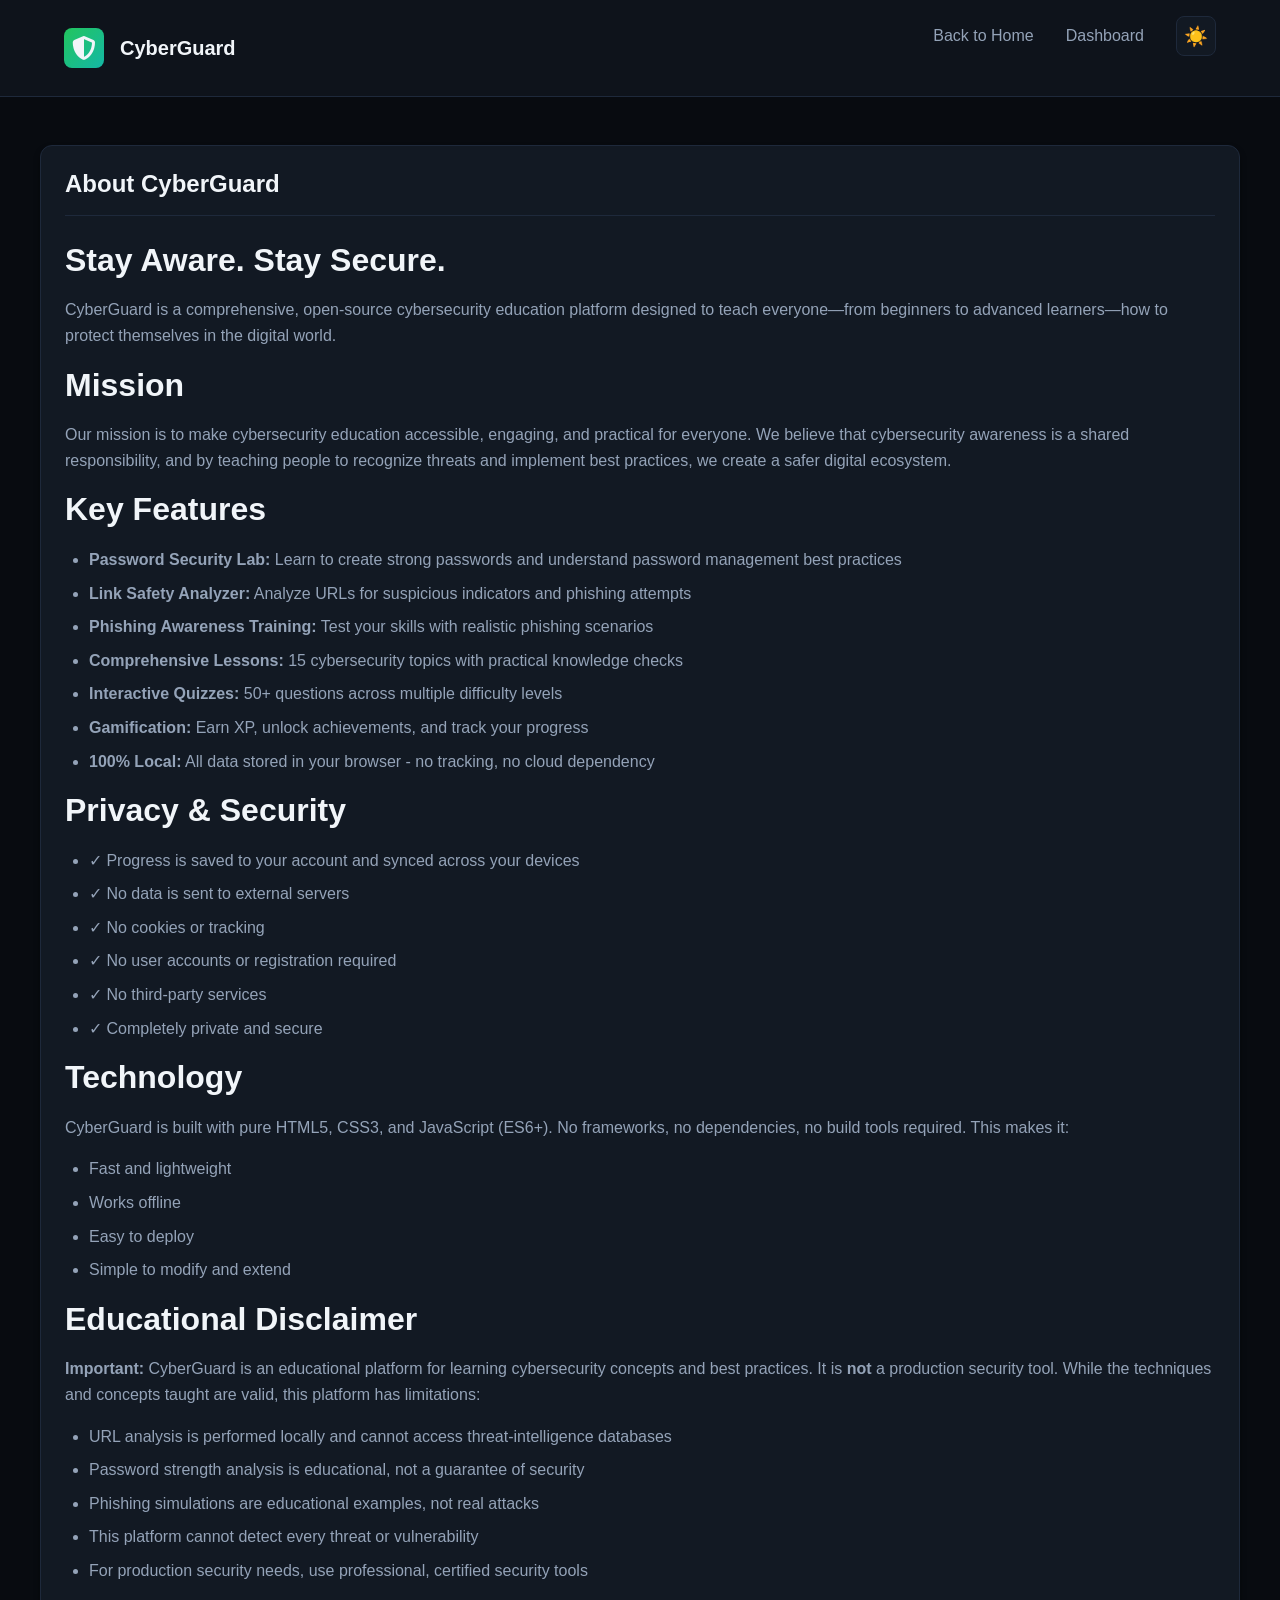
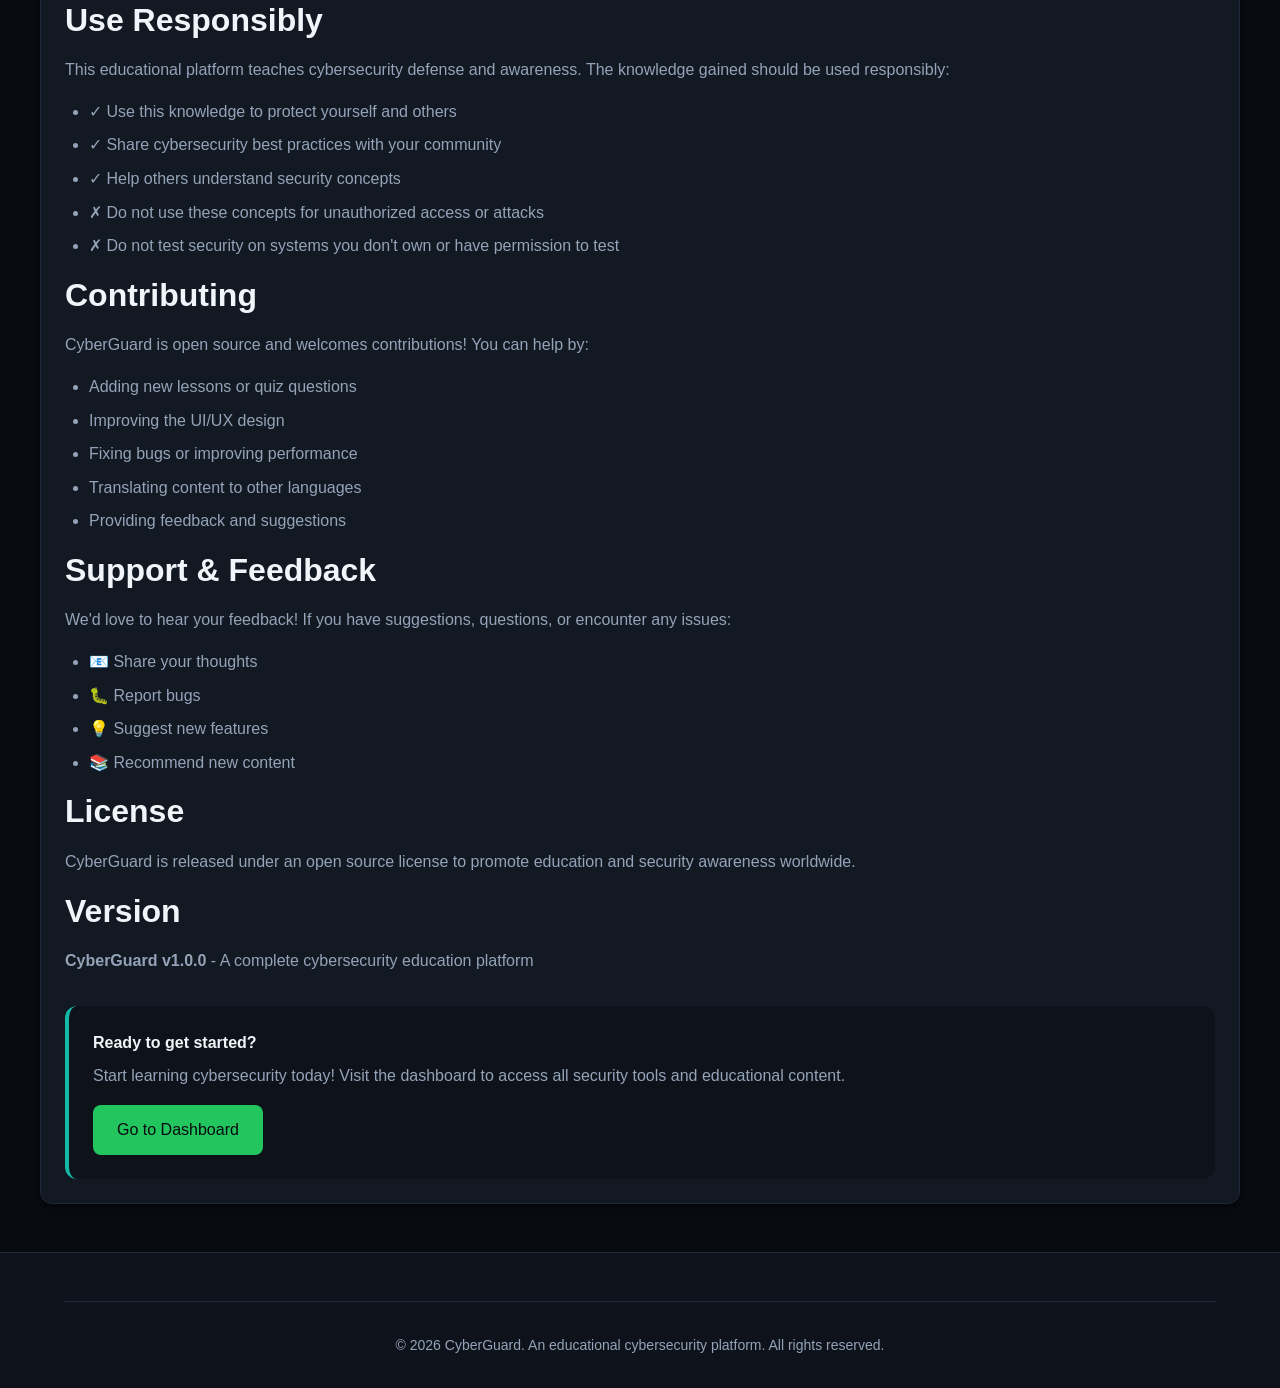
==== commit 5d9fddfb: "commit" ====
--- a/about.html
+++ b/about.html
@@ -50,7 +50,7 @@
 
       <h2>Privacy & Security</h2>
       <ul>
-        <li>✓ All data is stored locally in your browser's localStorage</li>
+        <li>✓ Progress is saved to your account and synced across your devices</li>
         <li>✓ No data is sent to external servers</li>
         <li>✓ No cookies or tracking</li>
         <li>✓ No user accounts or registration required</li>
--- a/css/landing.css
+++ b/css/landing.css
@@ -53,6 +53,14 @@
 
 .nav-link:hover {
   color: var(--accent-primary);
+}
+
+.navbar-menu button.nav-link {
+  padding: 0;
+  background: transparent;
+  border: 0;
+  font: inherit;
+  cursor: pointer;
 }
 
 .mobile-nav-toggle {
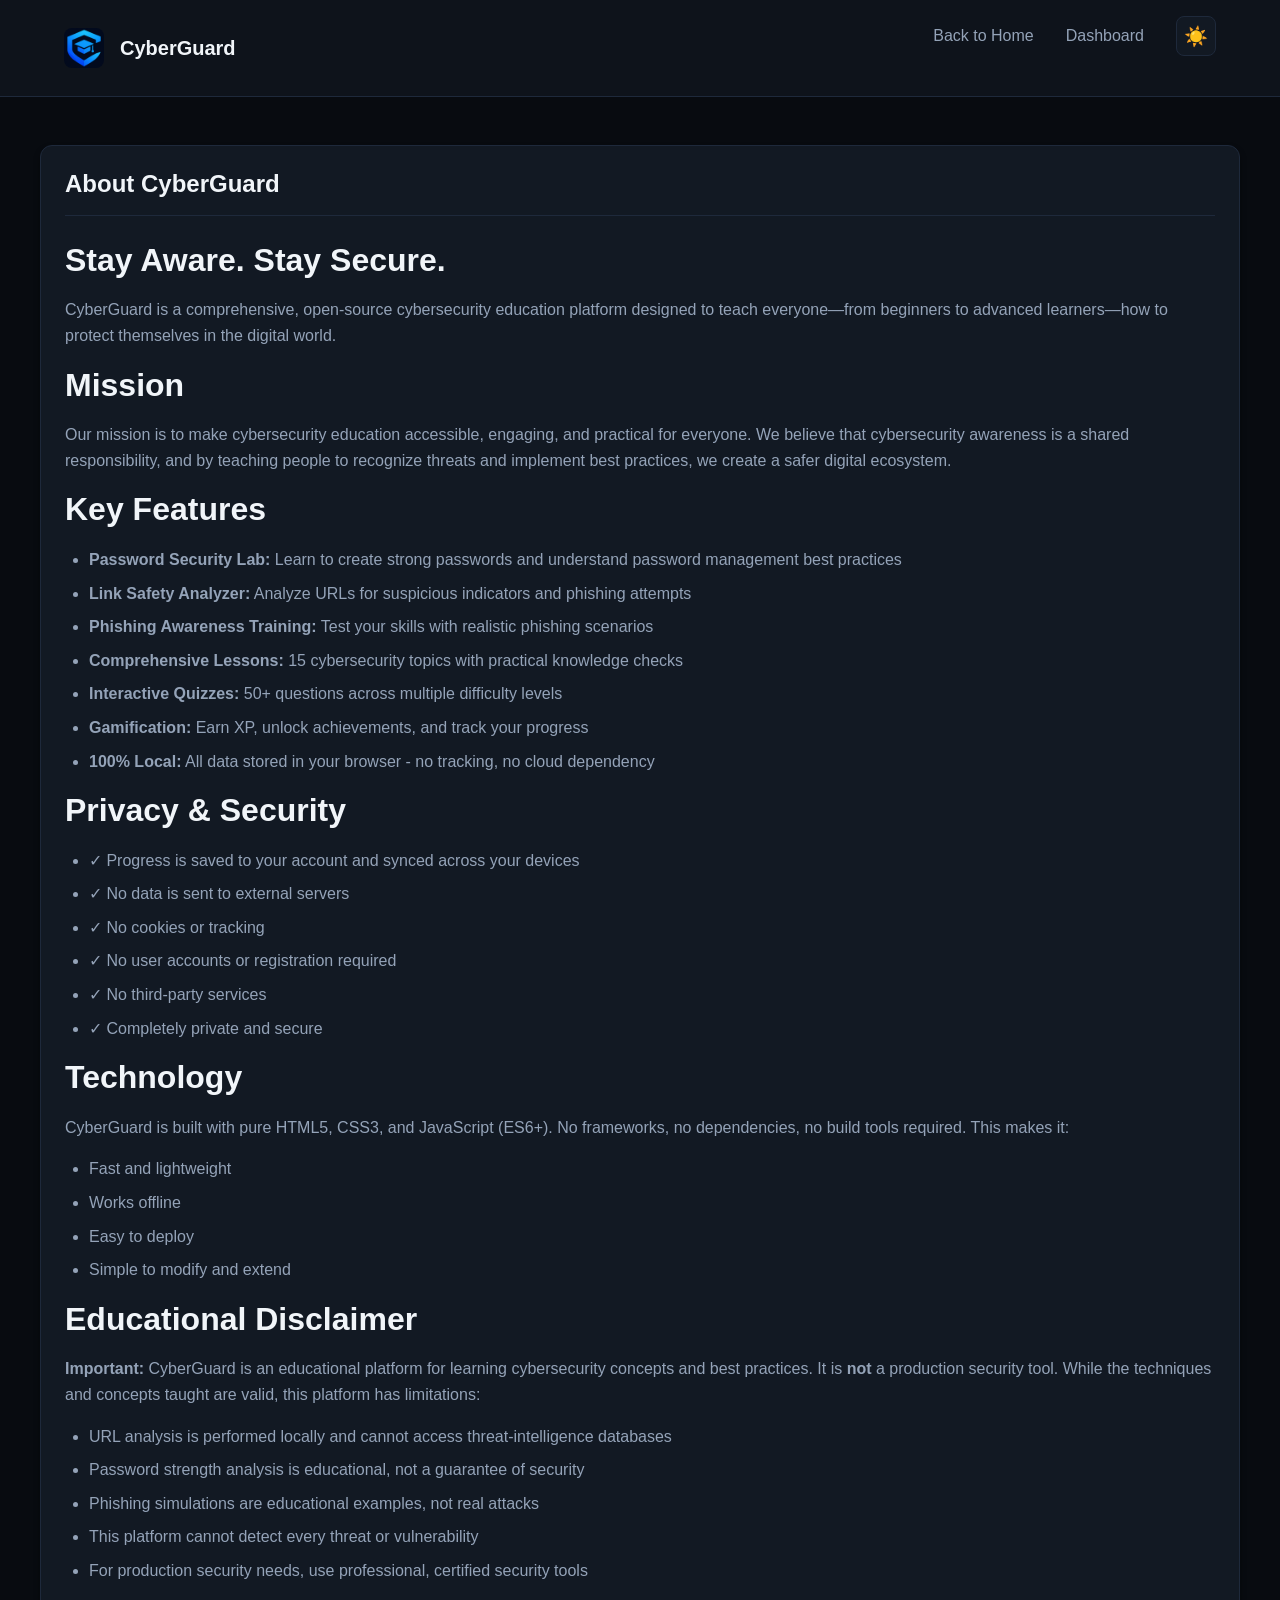
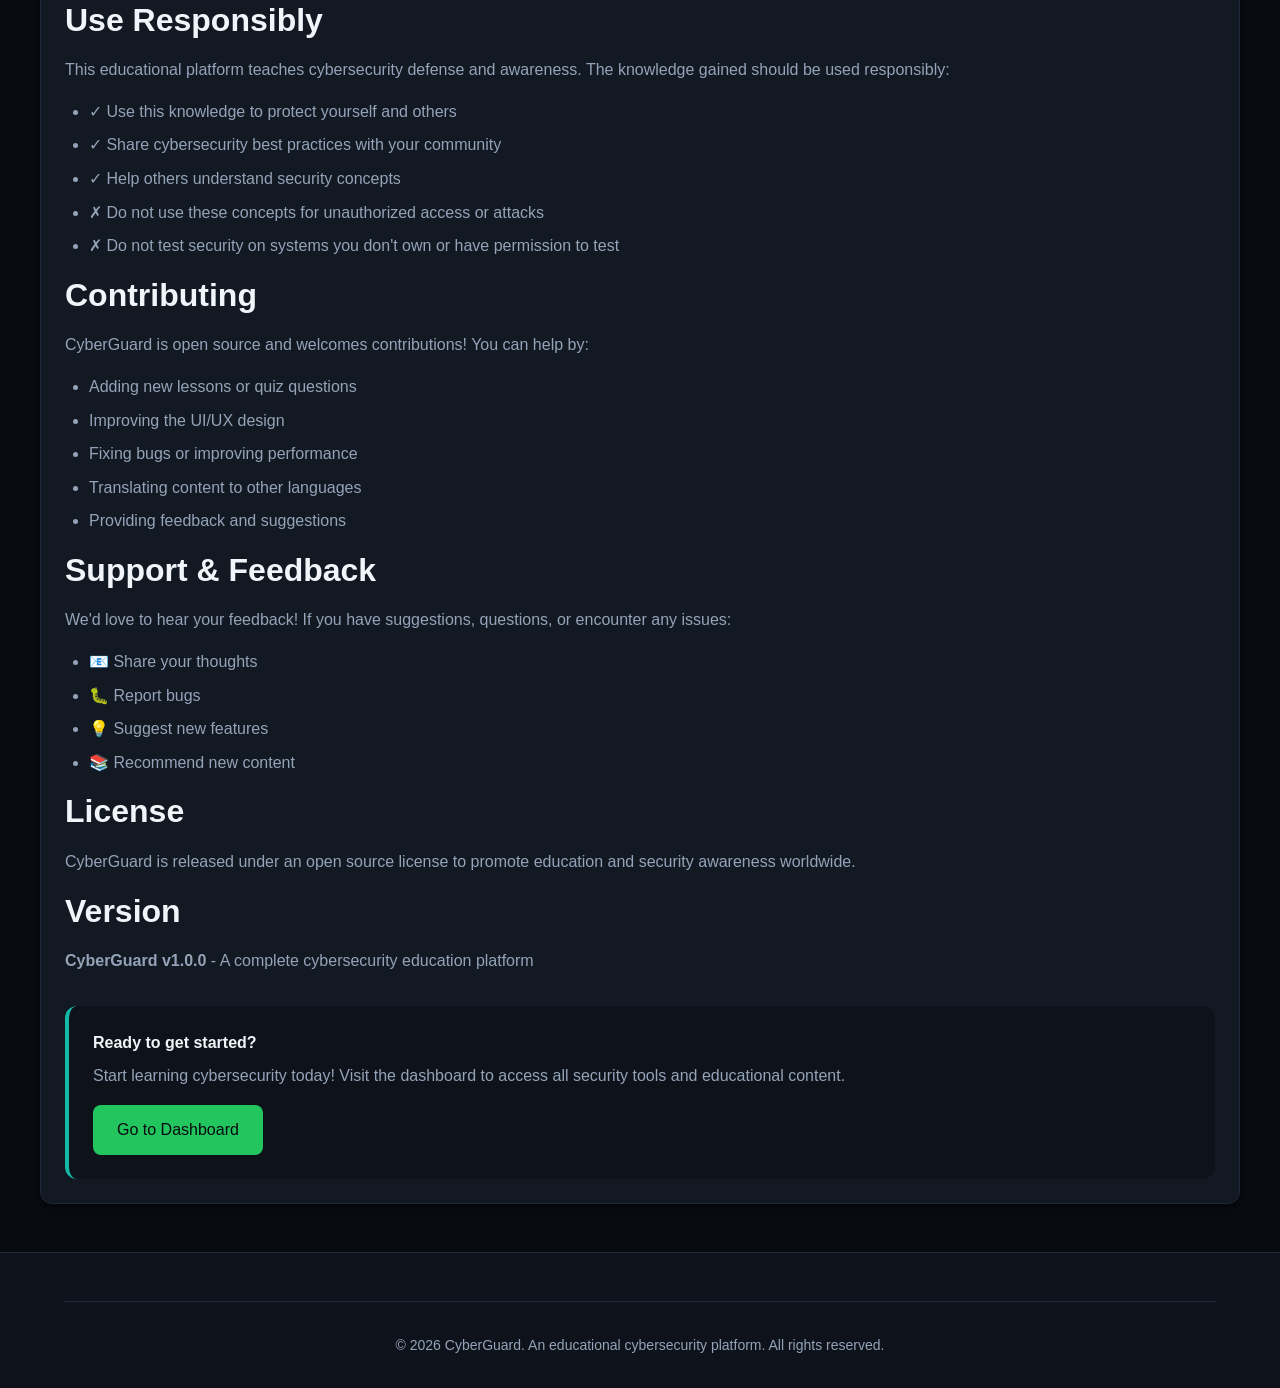
==== commit 5c5d68f0: "commit" ====
--- a/about.html
+++ b/about.html
@@ -3,6 +3,7 @@
 <head>
   <meta charset="UTF-8">
   <meta name="viewport" content="width=device-width, initial-scale=1.0">
+  <link rel="icon" type="image/png" sizes="192x192" href="assets/icons/cyberguard-icon-192.png">
   <title>About - CyberGuard</title>
   <link rel="stylesheet" href="css/style.css">
   <link rel="stylesheet" href="css/layout.css">
--- a/css/layout.css
+++ b/css/layout.css
@@ -32,7 +32,7 @@
 .sidebar-logo {
   width: 40px;
   height: 40px;
-  background: linear-gradient(135deg, var(--accent-primary), var(--accent-secondary));
+  background: url("../assets/icons/cyberguard-icon-192.png") center / cover no-repeat;
   border-radius: var(--radius-lg);
   display: flex;
   align-items: center;
@@ -40,6 +40,11 @@
   font-weight: bold;
   color: var(--bg-primary);
   font-size: 1.5rem;
+}
+
+.sidebar-logo i,
+.navbar-logo i {
+  display: none;
 }
 
 .sidebar-title {
--- a/css/landing.css
+++ b/css/landing.css
@@ -31,7 +31,7 @@
 .navbar-logo {
   width: 40px;
   height: 40px;
-  background: linear-gradient(135deg, var(--accent-primary), var(--accent-secondary));
+  background: url("../assets/icons/cyberguard-icon-192.png") center / cover no-repeat;
   border-radius: var(--radius-md);
   display: flex;
   align-items: center;
@@ -175,6 +175,7 @@
 
 .feature-icon {
   font-size: 3rem;
+  color: var(--accent-primary);
   margin-bottom: 1rem;
 }
 
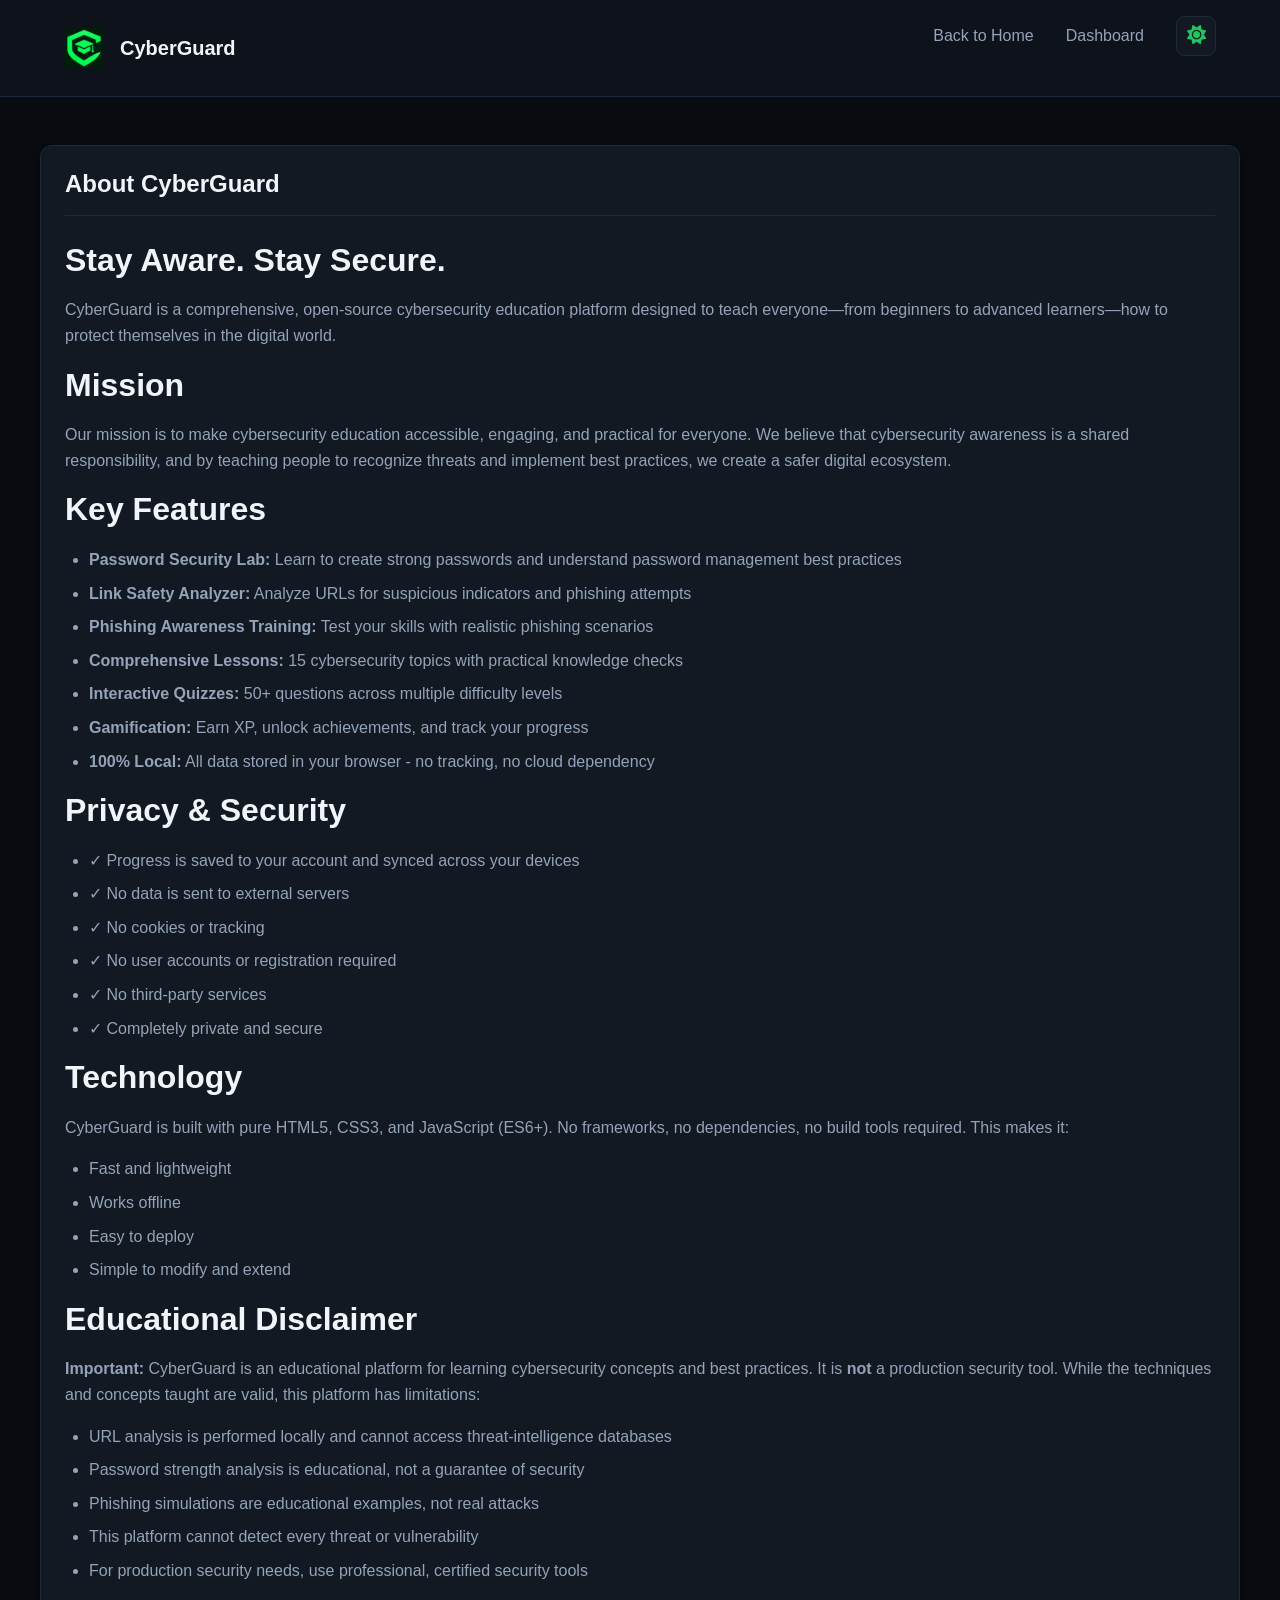
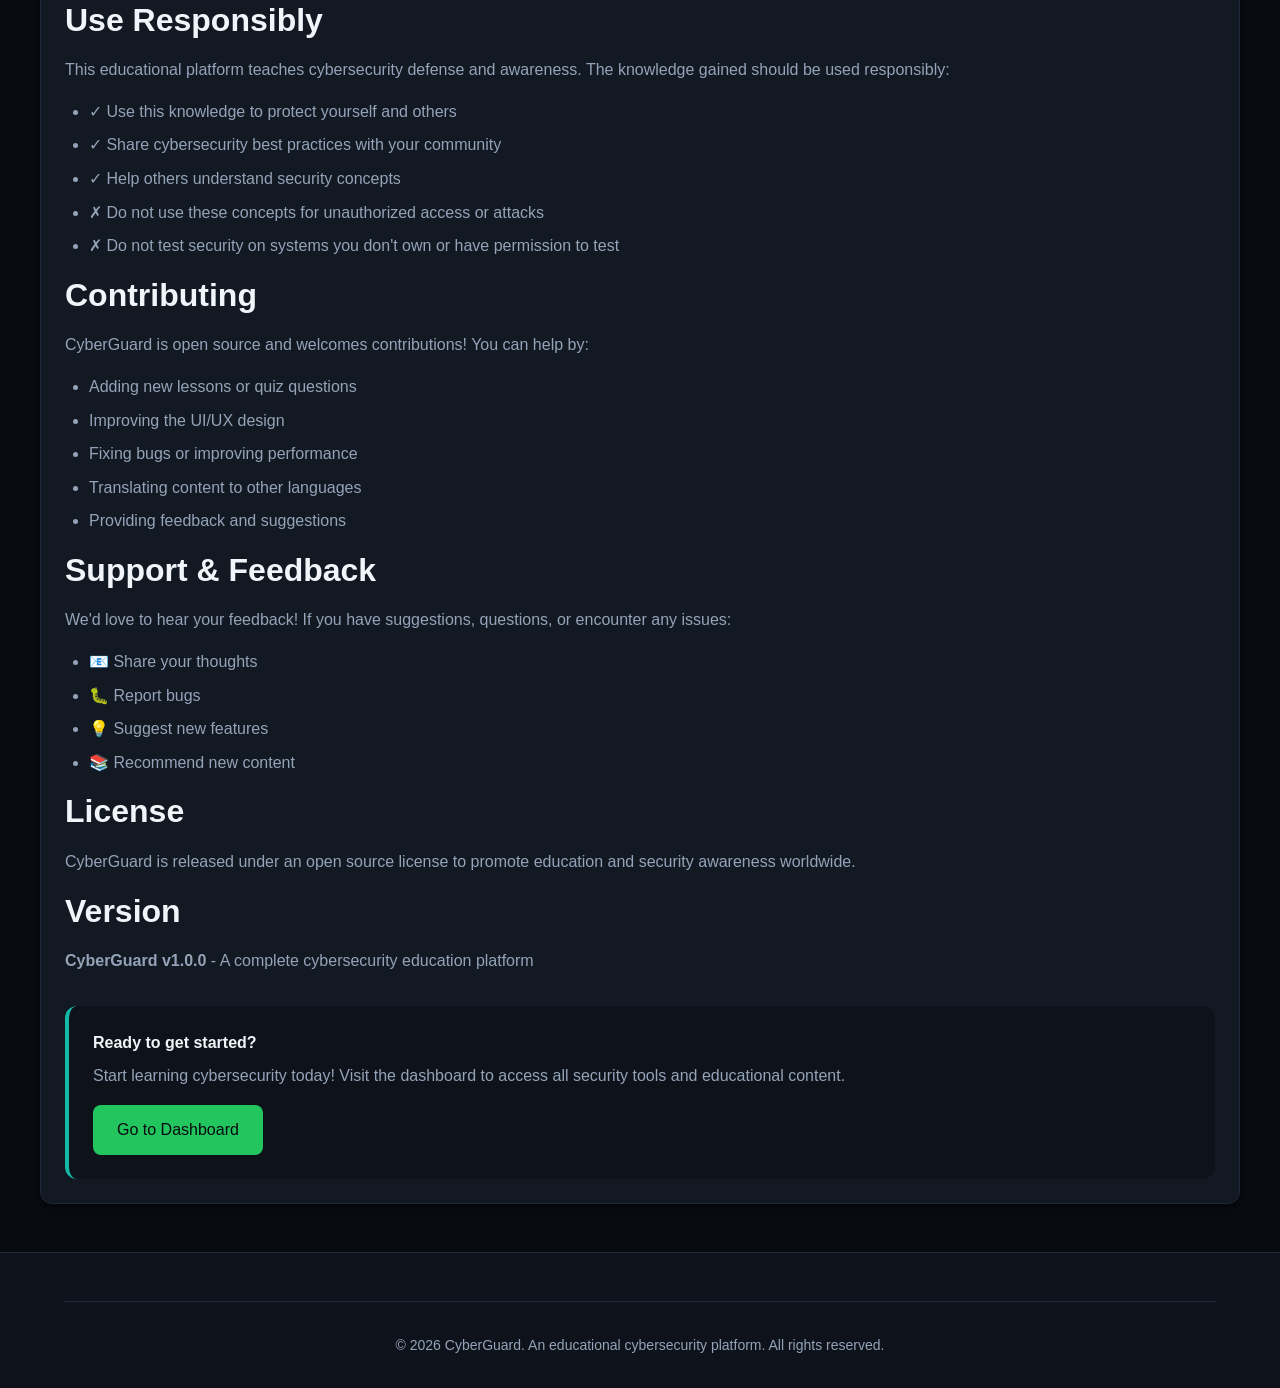
==== commit 0c886e99: "commit" ====
--- a/about.html
+++ b/about.html
@@ -4,6 +4,11 @@
   <meta charset="UTF-8">
   <meta name="viewport" content="width=device-width, initial-scale=1.0">
   <link rel="icon" type="image/png" sizes="192x192" href="assets/icons/cyberguard-icon-192.png">
+  <link rel="apple-touch-icon" sizes="192x192" href="assets/icons/cyberguard-icon-192.png">
+  <link rel="manifest" href="manifest.json">
+  <meta name="apple-mobile-web-app-capable" content="yes">
+  <meta name="apple-mobile-web-app-status-bar-style" content="black-translucent">
+  <meta name="apple-mobile-web-app-title" content="CyberGuard">
   <title>About - CyberGuard</title>
   <link rel="stylesheet" href="css/style.css">
   <link rel="stylesheet" href="css/layout.css">
--- a/css/style.css
+++ b/css/style.css
@@ -46,6 +46,28 @@
   --border-color: #E2E8F0;
 }
 
+i[class^="fa-"],
+i[class*=" fa-"] {
+  color: var(--accent-primary);
+}
+
+.btn-primary i {
+  color: var(--bg-primary);
+}
+
+.icon-tile {
+  display: inline-grid;
+  place-items: center;
+  width: 3.5rem;
+  height: 3.5rem;
+  margin-bottom: 1rem;
+  color: var(--accent-primary);
+  background: rgba(34, 197, 94, 0.08);
+  border: 1px solid rgba(34, 197, 94, 0.2);
+  border-radius: var(--radius-lg);
+  box-shadow: inset 0 1px rgba(255, 255, 255, 0.04), 0 0 18px rgba(34, 197, 94, 0.06);
+}
+
 html, body {
   font-family: -apple-system, BlinkMacSystemFont, 'Segoe UI', Roboto, Oxygen, Ubuntu, Cantarell, sans-serif;
   background-color: var(--bg-primary);
--- a/css/layout.css
+++ b/css/layout.css
@@ -81,6 +81,11 @@
   font-size: 1.5rem;
 }
 
+.user-avatar i {
+  font-size: 1.25rem;
+  color: var(--bg-primary);
+}
+
 .user-name {
   font-weight: 600;
   margin-bottom: 0.25rem;
@@ -130,6 +135,10 @@
   color: var(--bg-primary);
   border-color: var(--accent-primary);
   font-weight: 500;
+}
+
+.nav-item.active .nav-icon i {
+  color: var(--bg-primary);
 }
 
 .nav-icon {
@@ -415,9 +424,7 @@
 }
 
 .empty-icon {
-  font-size: 3rem;
-  margin-bottom: 1rem;
-  opacity: 0.5;
+  font-size: 1.5rem;
 }
 
 .empty-title {
--- a/css/landing.css
+++ b/css/landing.css
@@ -108,6 +108,100 @@
   gap: 1rem;
 }
 
+.install-dialog {
+  width: min(32rem, calc(100% - 2rem));
+  margin: auto;
+  padding: 1.75rem;
+  color: var(--text-primary);
+  background: var(--bg-card);
+  border: 1px solid var(--border-color);
+  border-radius: var(--radius-xl);
+  box-shadow: var(--shadow-lg), var(--shadow-glow);
+}
+
+.install-dialog::backdrop {
+  background: rgba(0, 0, 0, 0.72);
+  backdrop-filter: blur(3px);
+}
+
+.install-dialog-header {
+  display: flex;
+  align-items: center;
+  justify-content: space-between;
+  margin-bottom: 1rem;
+}
+
+.install-dialog-icon {
+  display: grid;
+  width: 3rem;
+  height: 3rem;
+  place-items: center;
+  color: var(--accent-primary);
+  background: rgba(34, 197, 94, 0.1);
+  border: 1px solid rgba(34, 197, 94, 0.2);
+  border-radius: var(--radius-lg);
+  font-size: 1.25rem;
+}
+
+.install-dialog-close {
+  display: grid;
+  width: 2.5rem;
+  height: 2.5rem;
+  place-items: center;
+  color: var(--text-secondary);
+  background: transparent;
+  border: 1px solid var(--border-color);
+  border-radius: var(--radius-md);
+  cursor: pointer;
+}
+
+.install-dialog-close:hover {
+  color: var(--text-primary);
+  background: var(--bg-secondary);
+}
+
+.install-dialog h2 {
+  margin-bottom: 0.5rem;
+  font-size: 1.5rem;
+}
+
+.install-dialog > p {
+  margin-bottom: 1rem;
+}
+
+.install-steps {
+  display: grid;
+  gap: 0.75rem;
+  margin: 1.25rem 0;
+  padding: 0;
+  list-style: none;
+}
+
+.install-steps li {
+  display: flex;
+  align-items: center;
+  gap: 0.75rem;
+  color: var(--text-secondary);
+}
+
+.install-steps li > span {
+  display: grid;
+  flex: 0 0 1.75rem;
+  height: 1.75rem;
+  place-items: center;
+  color: var(--bg-primary);
+  background: var(--accent-primary);
+  border-radius: 50%;
+  font-size: 0.85rem;
+  font-weight: 700;
+}
+
+.install-dialog-note {
+  padding-top: 1rem;
+  border-top: 1px solid var(--border-color);
+  font-size: 0.85rem;
+}
+
 .hero-visual {
   position: relative;
 }
@@ -174,9 +268,7 @@
 }
 
 .feature-icon {
-  font-size: 3rem;
-  color: var(--accent-primary);
-  margin-bottom: 1rem;
+  font-size: 1.5rem;
 }
 
 .feature-card h3 {
